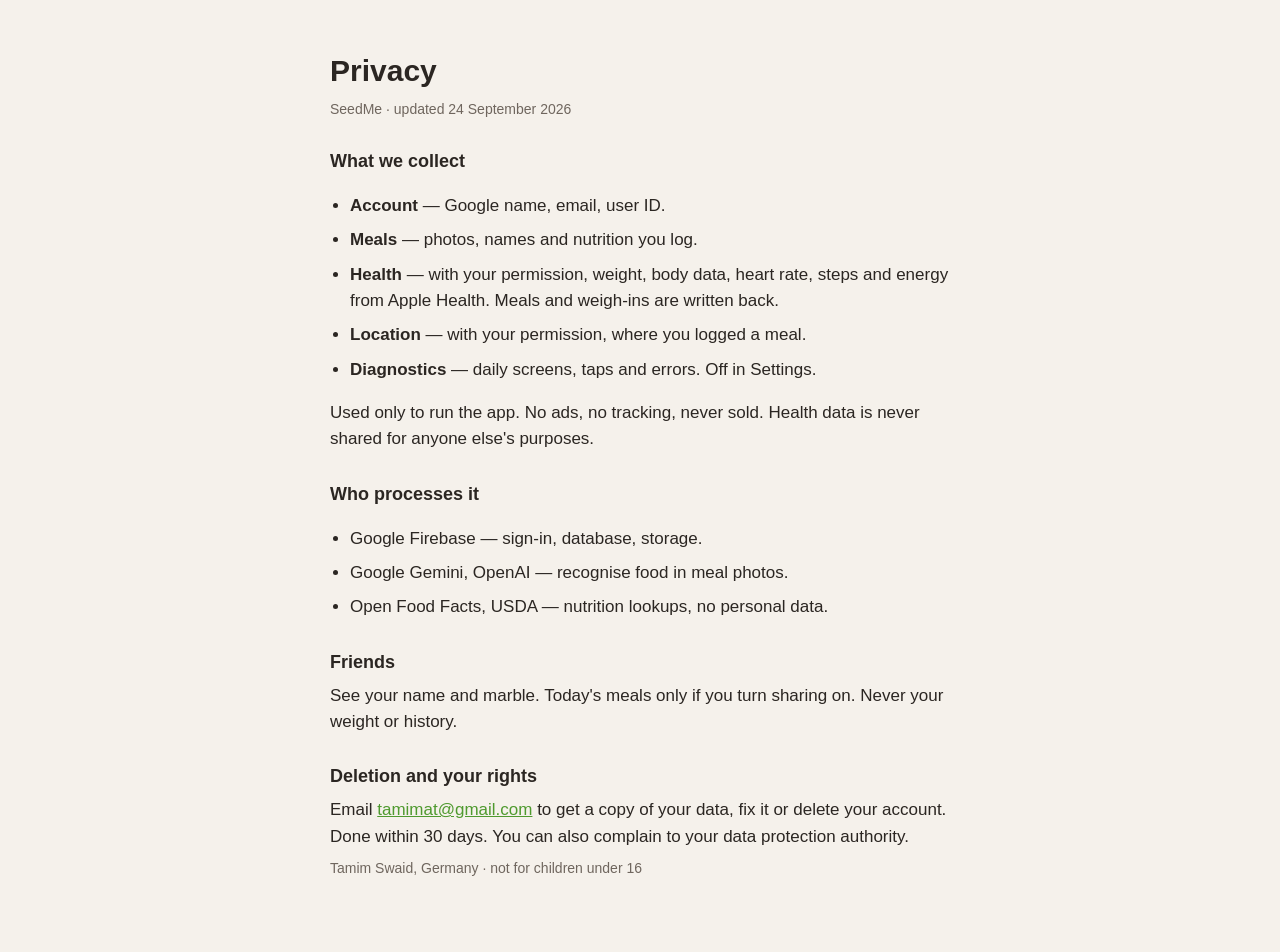
==== privacy/index.html @ 63d0760d "seedme.food: home + privacy Co-Authored-By: Claude Opus 5.5 <noreply@anthropic.com>" ====
<!doctype html><html lang="en"><head><meta charset="utf-8"><meta name="viewport" content="width=device-width,initial-scale=1">
<title>SeedMe Privacy</title><meta name="description" content="What SeedMe collects and why.">
<link rel="icon" href="/icon.png"><link rel="stylesheet" href="/style.css"></head><body><main>
<h1>Privacy</h1>
<p class="mute">SeedMe · updated 24 September 2026</p>

<h2>What we collect</h2>
<ul>
<li><b>Account</b> — Google name, email, user ID.</li>
<li><b>Meals</b> — photos, names and nutrition you log.</li>
<li><b>Health</b> — with your permission, weight, body data, heart rate, steps and energy from Apple Health. Meals and weigh-ins are written back.</li>
<li><b>Location</b> — with your permission, where you logged a meal.</li>
<li><b>Diagnostics</b> — daily screens, taps and errors. Off in Settings.</li>
</ul>
<p>Used only to run the app. No ads, no tracking, never sold. Health data is never shared for anyone else's purposes.</p>

<h2>Who processes it</h2>
<ul>
<li>Google Firebase — sign-in, database, storage.</li>
<li>Google Gemini, OpenAI — recognise food in meal photos.</li>
<li>Open Food Facts, USDA — nutrition lookups, no personal data.</li>
</ul>

<h2>Friends</h2>
<p>See your name and marble. Today's meals only if you turn sharing on. Never your weight or history.</p>

<h2>Deletion and your rights</h2>
<p>Email <a href="mailto:tamimat@gmail.com">tamimat@gmail.com</a> to get a copy of your data, fix it or delete your account. Done within 30 days. You can also complain to your data protection authority.</p>

<p class="mute">Tamim Swaid, Germany · not for children under 16</p>
</main></body></html>
---- style.css ----
:root{--bg:#F5F1EB;--fg:#2b2622;--mute:#6f665e;--accent:#4f9a2f}
@media (prefers-color-scheme:dark){:root{--bg:#0e1117;--fg:#ece6de;--mute:#9a938b;--accent:#7cc35a}}
body{margin:0;background:var(--bg);color:var(--fg);font:17px/1.55 -apple-system,BlinkMacSystemFont,"Segoe UI",sans-serif}
main{max-width:620px;margin:0 auto;padding:48px 16px 64px}
h1{font-size:30px;margin:0 0 4px}h2{font-size:18px;margin:28px 0 6px}
p,li{margin:0 0 8px}ul{padding-left:20px}.mute{color:var(--mute);font-size:14px}
a{color:var(--accent)}img{width:96px;height:96px;border-radius:22px}
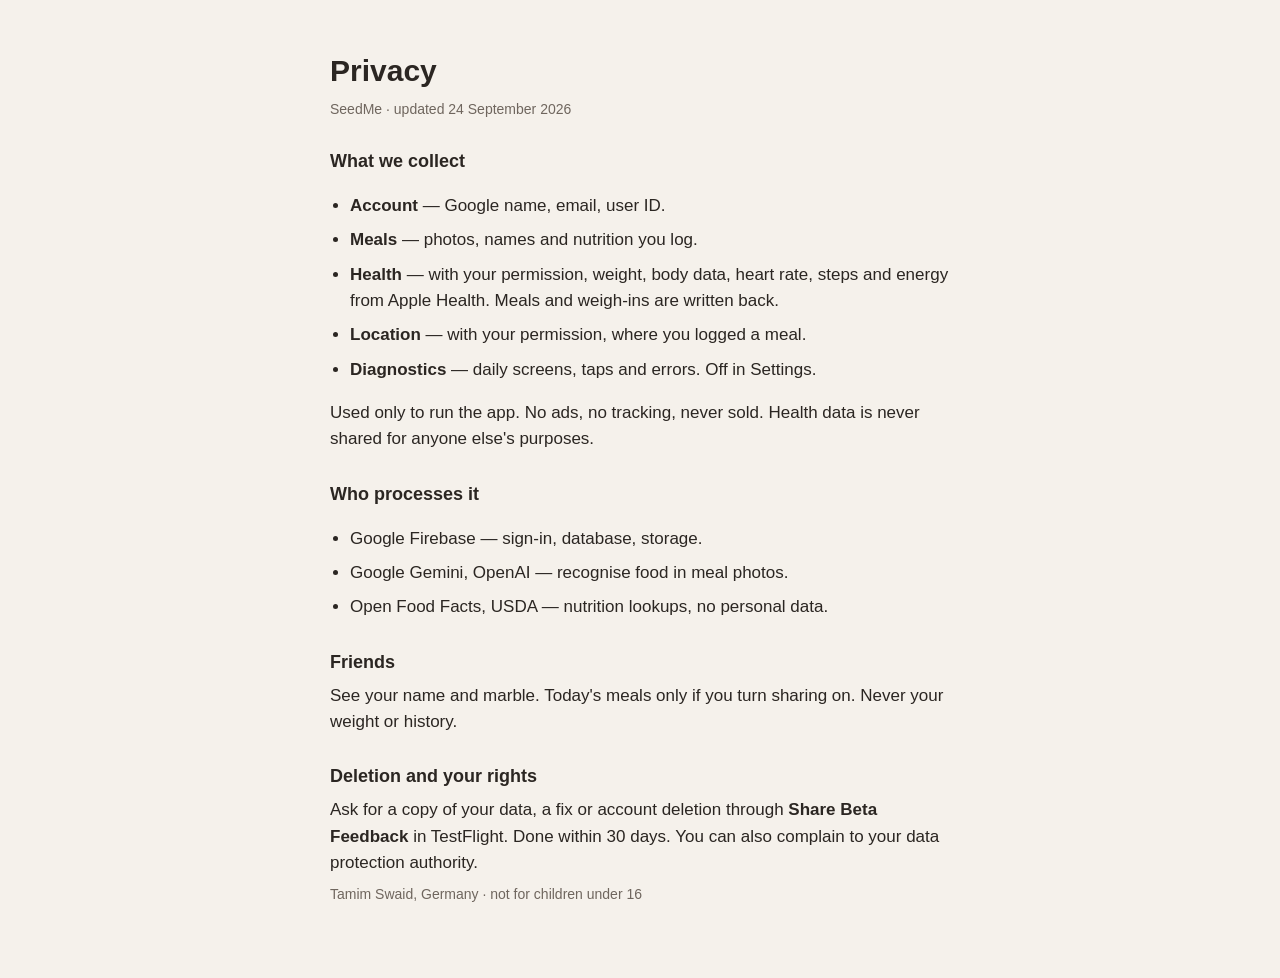
==== commit 766762ce: "Remove personal email from the site Co-Authored-By: Claude Opus 5.5 <noreply@anthropic.com>" ====
--- a/privacy/index.html
+++ b/privacy/index.html
@@ -25,7 +25,7 @@
 <p>See your name and marble. Today's meals only if you turn sharing on. Never your weight or history.</p>
 
 <h2>Deletion and your rights</h2>
-<p>Email <a href="mailto:tamimat@gmail.com">tamimat@gmail.com</a> to get a copy of your data, fix it or delete your account. Done within 30 days. You can also complain to your data protection authority.</p>
+<p>Ask for a copy of your data, a fix or account deletion through <b>Share Beta Feedback</b> in TestFlight. Done within 30 days. You can also complain to your data protection authority.</p>
 
 <p class="mute">Tamim Swaid, Germany · not for children under 16</p>
 </main></body></html>
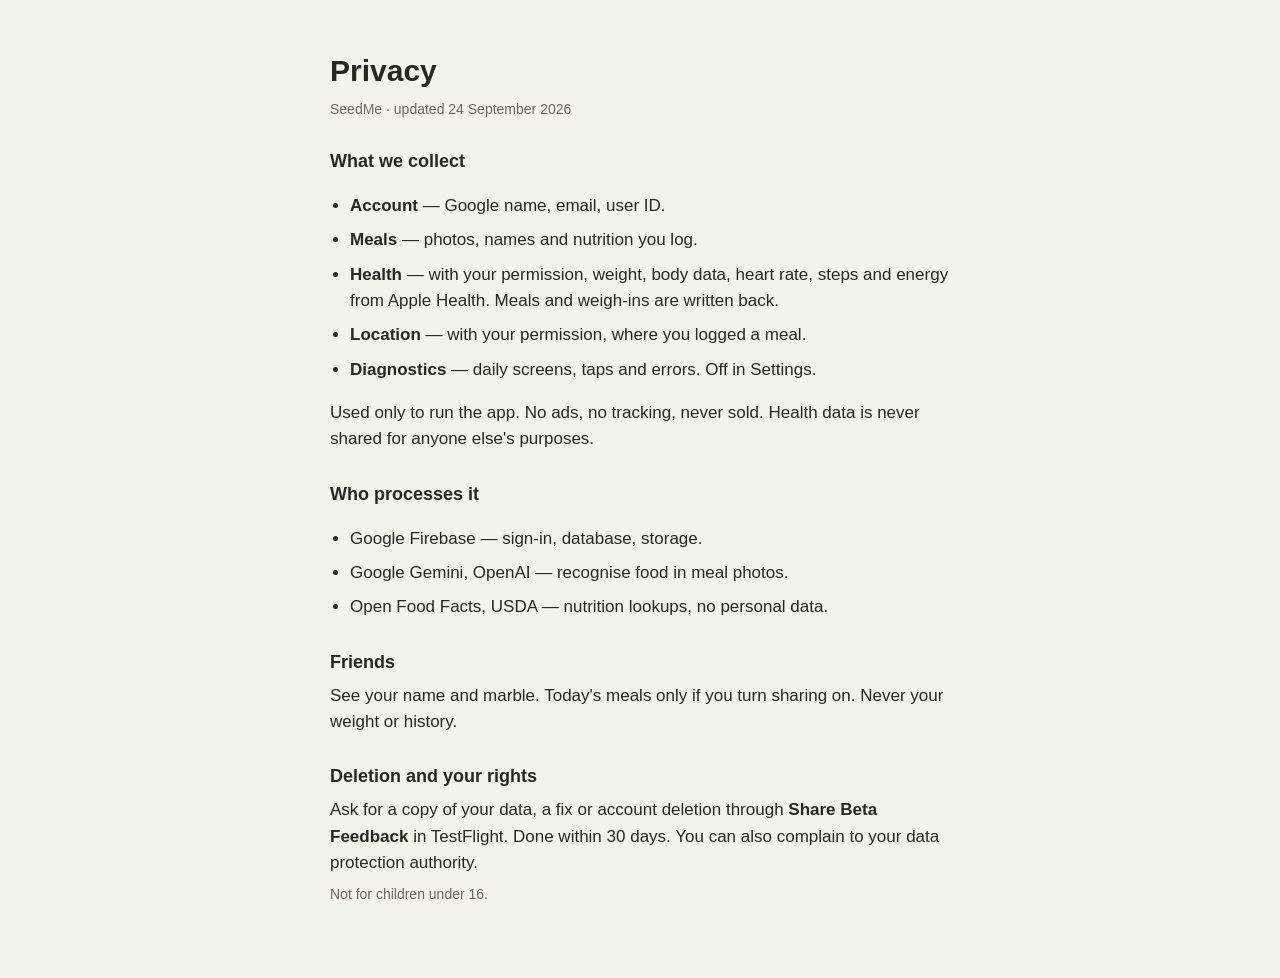
==== commit f38fa517: "Remove name and country from the privacy page Co-Authored-By: Claude Opus 5.5 <noreply@anthropic.com" ====
--- a/privacy/index.html
+++ b/privacy/index.html
@@ -27,5 +27,5 @@
 <h2>Deletion and your rights</h2>
 <p>Ask for a copy of your data, a fix or account deletion through <b>Share Beta Feedback</b> in TestFlight. Done within 30 days. You can also complain to your data protection authority.</p>
 
-<p class="mute">Tamim Swaid, Germany · not for children under 16</p>
+<p class="mute">Not for children under 16.</p>
 </main></body></html>
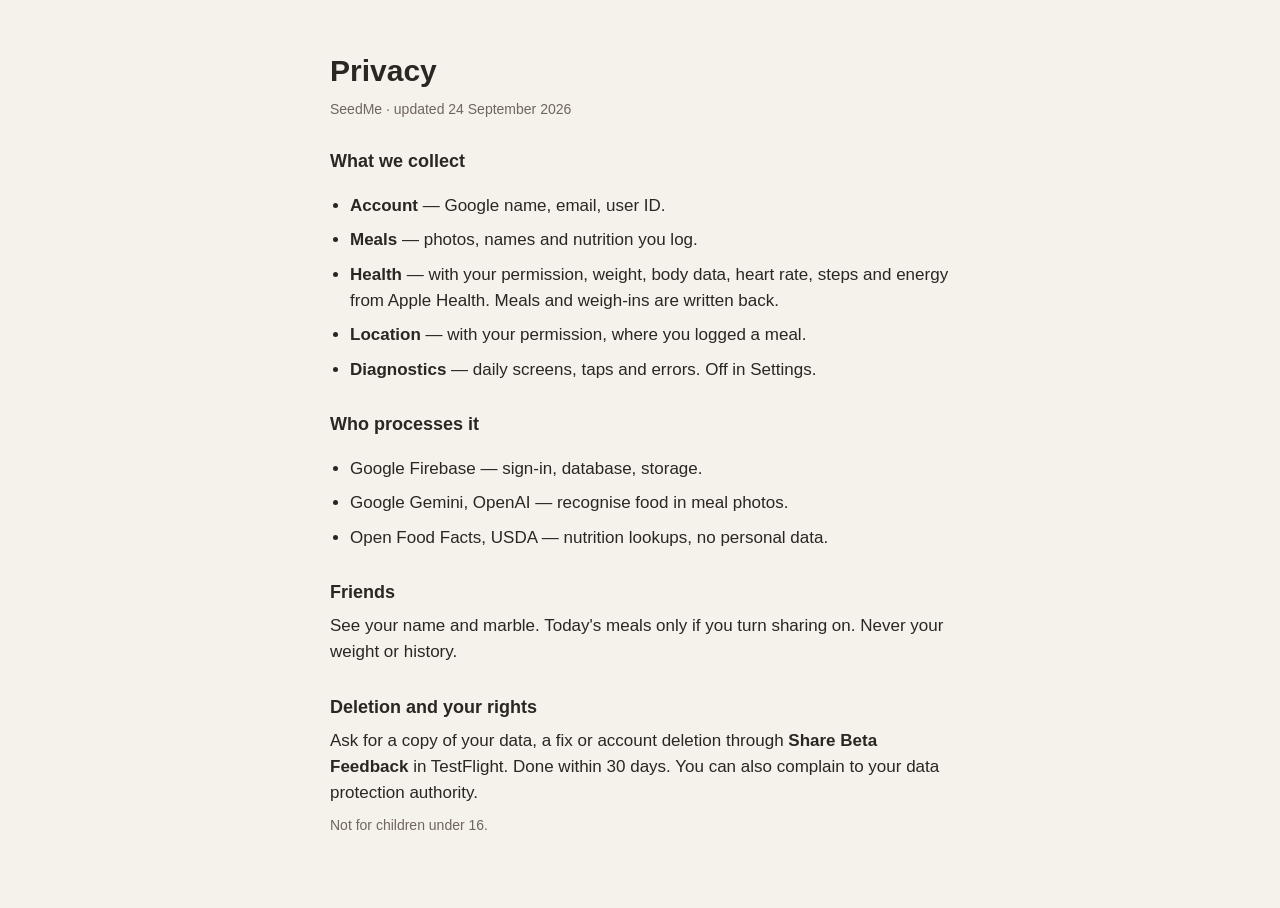
==== commit 52caab6e: "Privacy: drop the no-tracking line Co-Authored-By: Claude Opus 5.5 <noreply@anthropic.com>" ====
--- a/privacy/index.html
+++ b/privacy/index.html
@@ -12,7 +12,6 @@
 <li><b>Location</b> — with your permission, where you logged a meal.</li>
 <li><b>Diagnostics</b> — daily screens, taps and errors. Off in Settings.</li>
 </ul>
-<p>Used only to run the app. No ads, no tracking, never sold. Health data is never shared for anyone else's purposes.</p>
 
 <h2>Who processes it</h2>
 <ul>
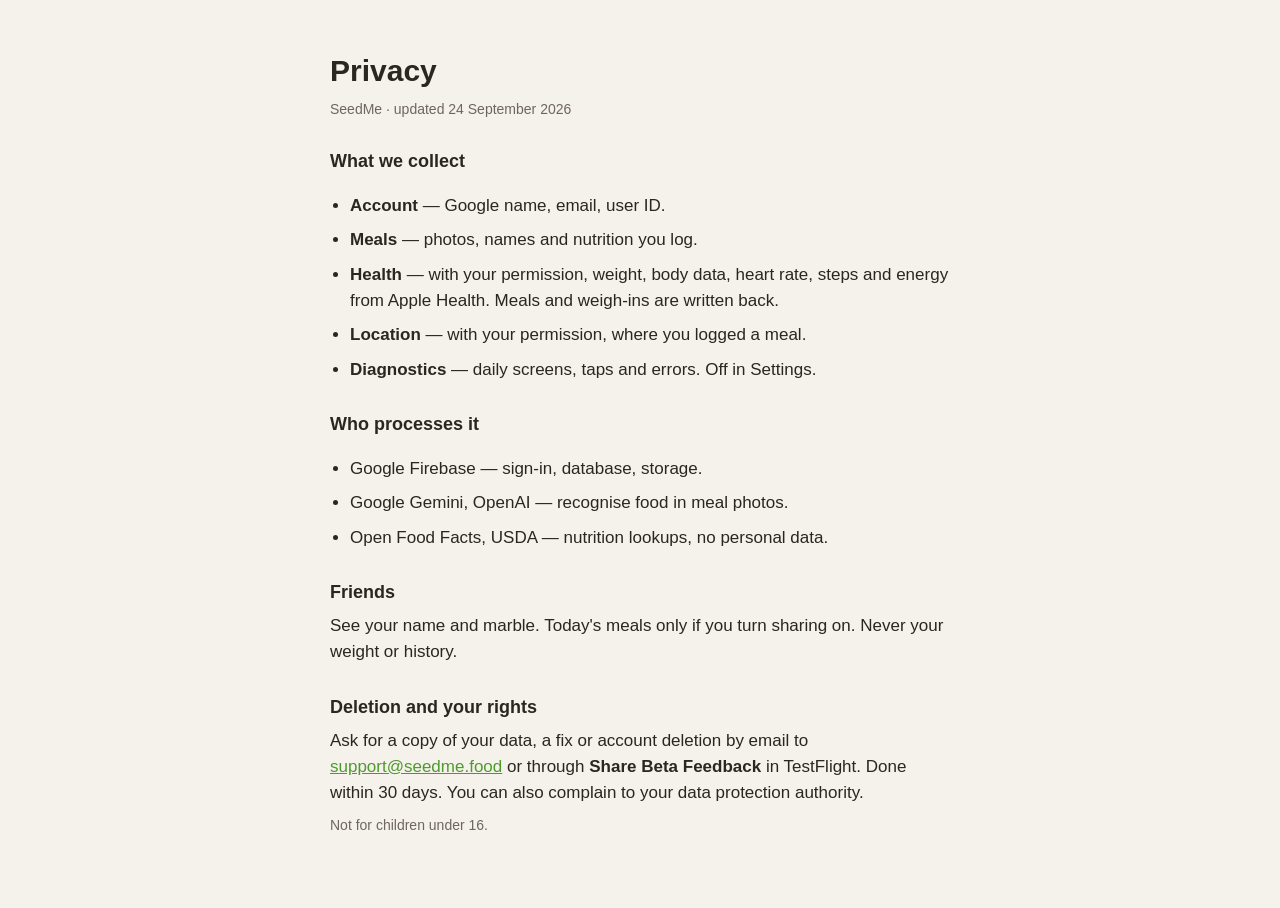
==== commit abb7858b: "Privacy: add support@seedme.food as contact Co-Authored-By: Claude Opus 5.5 <noreply@anthropic.com>" ====
--- a/privacy/index.html
+++ b/privacy/index.html
@@ -24,7 +24,7 @@
 <p>See your name and marble. Today's meals only if you turn sharing on. Never your weight or history.</p>
 
 <h2>Deletion and your rights</h2>
-<p>Ask for a copy of your data, a fix or account deletion through <b>Share Beta Feedback</b> in TestFlight. Done within 30 days. You can also complain to your data protection authority.</p>
+<p>Ask for a copy of your data, a fix or account deletion by email to <a href="mailto:support@seedme.food">support@seedme.food</a> or through <b>Share Beta Feedback</b> in TestFlight. Done within 30 days. You can also complain to your data protection authority.</p>
 
 <p class="mute">Not for children under 16.</p>
 </main></body></html>
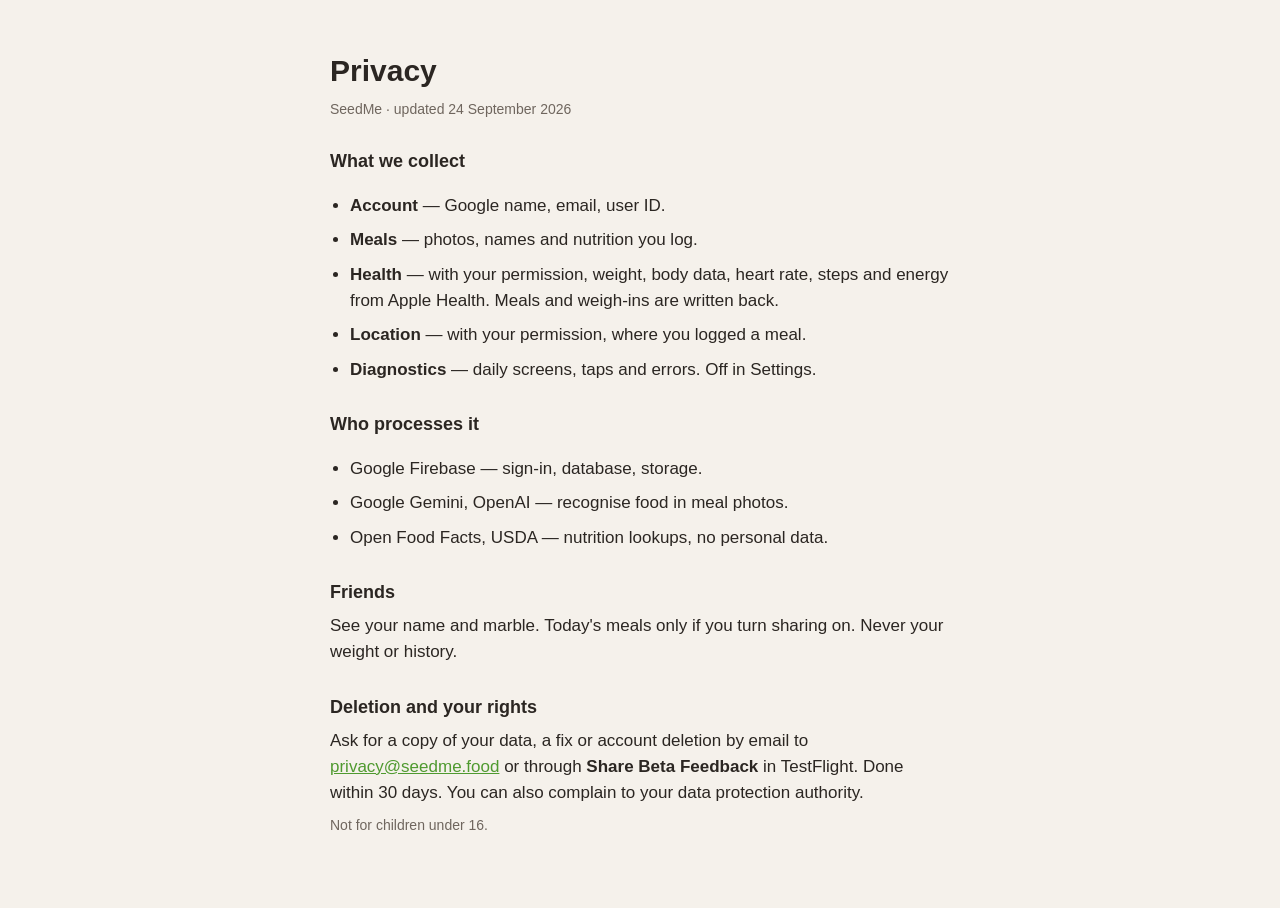
==== commit e731de34: "Privacy: use privacy@seedme.food as contact Co-Authored-By: Claude Opus 5.5 <noreply@anthropic.com>" ====
--- a/privacy/index.html
+++ b/privacy/index.html
@@ -24,7 +24,7 @@
 <p>See your name and marble. Today's meals only if you turn sharing on. Never your weight or history.</p>
 
 <h2>Deletion and your rights</h2>
-<p>Ask for a copy of your data, a fix or account deletion by email to <a href="mailto:support@seedme.food">support@seedme.food</a> or through <b>Share Beta Feedback</b> in TestFlight. Done within 30 days. You can also complain to your data protection authority.</p>
+<p>Ask for a copy of your data, a fix or account deletion by email to <a href="mailto:privacy@seedme.food">privacy@seedme.food</a> or through <b>Share Beta Feedback</b> in TestFlight. Done within 30 days. You can also complain to your data protection authority.</p>
 
 <p class="mute">Not for children under 16.</p>
 </main></body></html>
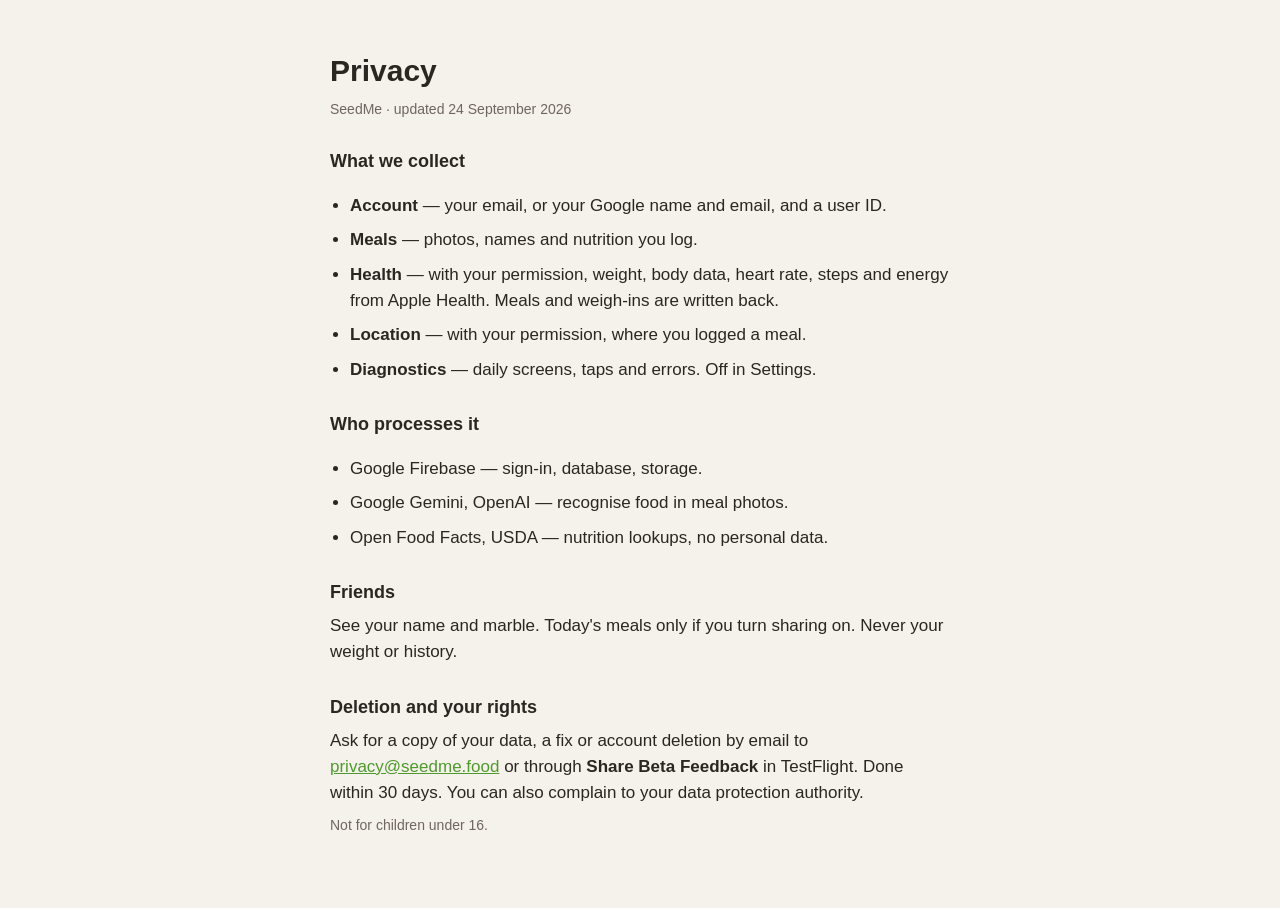
==== commit edaf72bc: "Sign-in link page; privacy names email sign-in Co-Authored-By: Claude Opus 5.5 <noreply@anthropic.co" ====
--- a/privacy/index.html
+++ b/privacy/index.html
@@ -6,7 +6,7 @@
 
 <h2>What we collect</h2>
 <ul>
-<li><b>Account</b> — Google name, email, user ID.</li>
+<li><b>Account</b> — your email, or your Google name and email, and a user ID.</li>
 <li><b>Meals</b> — photos, names and nutrition you log.</li>
 <li><b>Health</b> — with your permission, weight, body data, heart rate, steps and energy from Apple Health. Meals and weigh-ins are written back.</li>
 <li><b>Location</b> — with your permission, where you logged a meal.</li>
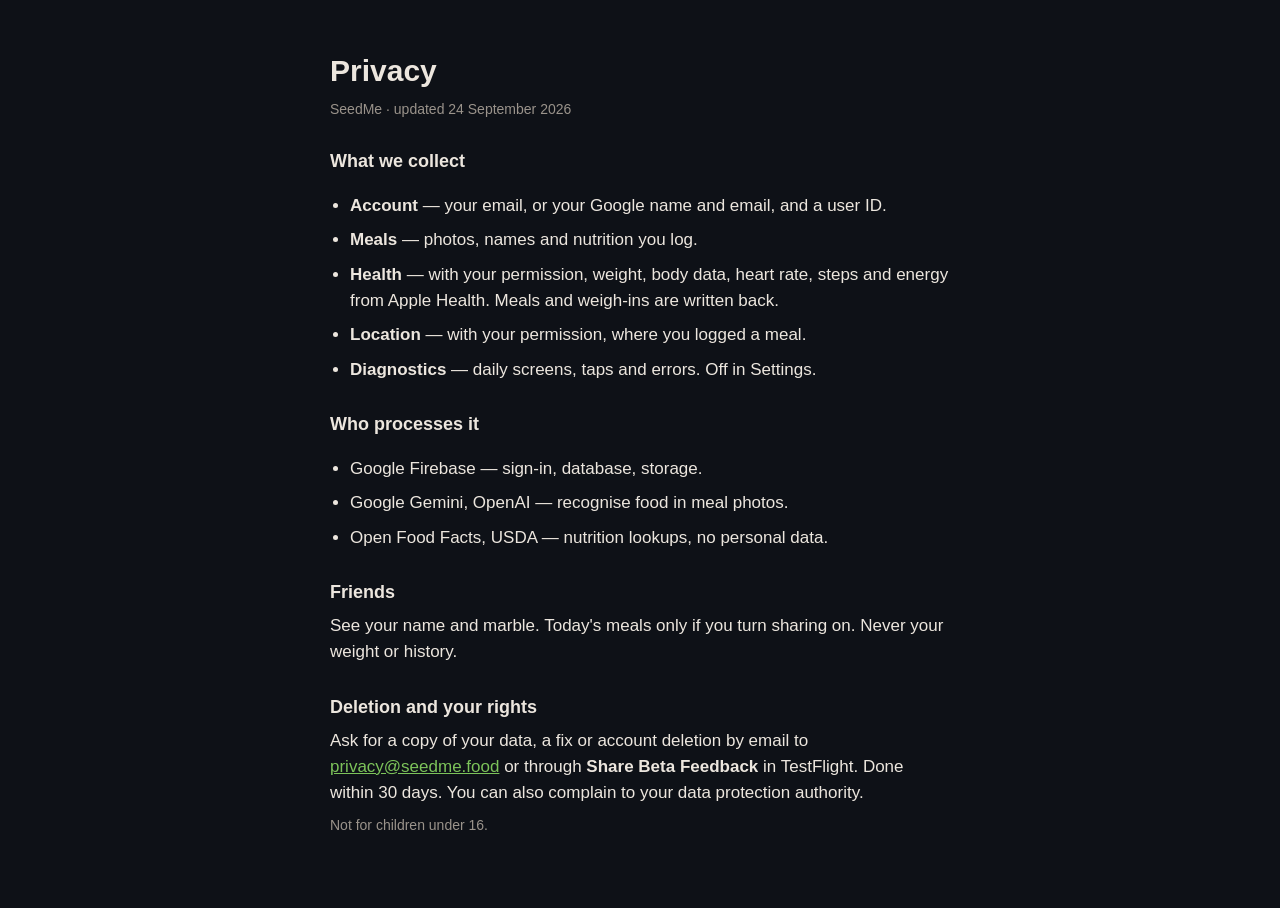
==== commit 2b296efc: "Site: dark theme, seed icon under a new name, shared links say what a friend wants to show Co-Author" ====
--- a/privacy/index.html
+++ b/privacy/index.html
@@ -1,6 +1,6 @@
 <!doctype html><html lang="en"><head><meta charset="utf-8"><meta name="viewport" content="width=device-width,initial-scale=1">
 <title>SeedMe Privacy</title><meta name="description" content="What SeedMe collects and why.">
-<link rel="icon" href="/icon.png"><link rel="stylesheet" href="/style.css"></head><body><main>
+<link rel="icon" href="/seed-icon.png"><link rel="stylesheet" href="/style.css"></head><body><main>
 <h1>Privacy</h1>
 <p class="mute">SeedMe · updated 24 September 2026</p>
 
--- a/style.css
+++ b/style.css
@@ -1,5 +1,4 @@
-:root{--bg:#F5F1EB;--fg:#2b2622;--mute:#6f665e;--accent:#4f9a2f}
-@media (prefers-color-scheme:dark){:root{--bg:#0e1117;--fg:#ece6de;--mute:#9a938b;--accent:#7cc35a}}
+:root{--bg:#0e1117;--fg:#ece6de;--mute:#9a938b;--accent:#7cc35a;color-scheme:dark}
 body{margin:0;background:var(--bg);color:var(--fg);font:17px/1.55 -apple-system,BlinkMacSystemFont,"Segoe UI",sans-serif}
 main{max-width:620px;margin:0 auto;padding:48px 16px 64px}
 h1{font-size:30px;margin:0 0 4px}h2{font-size:18px;margin:28px 0 6px}
